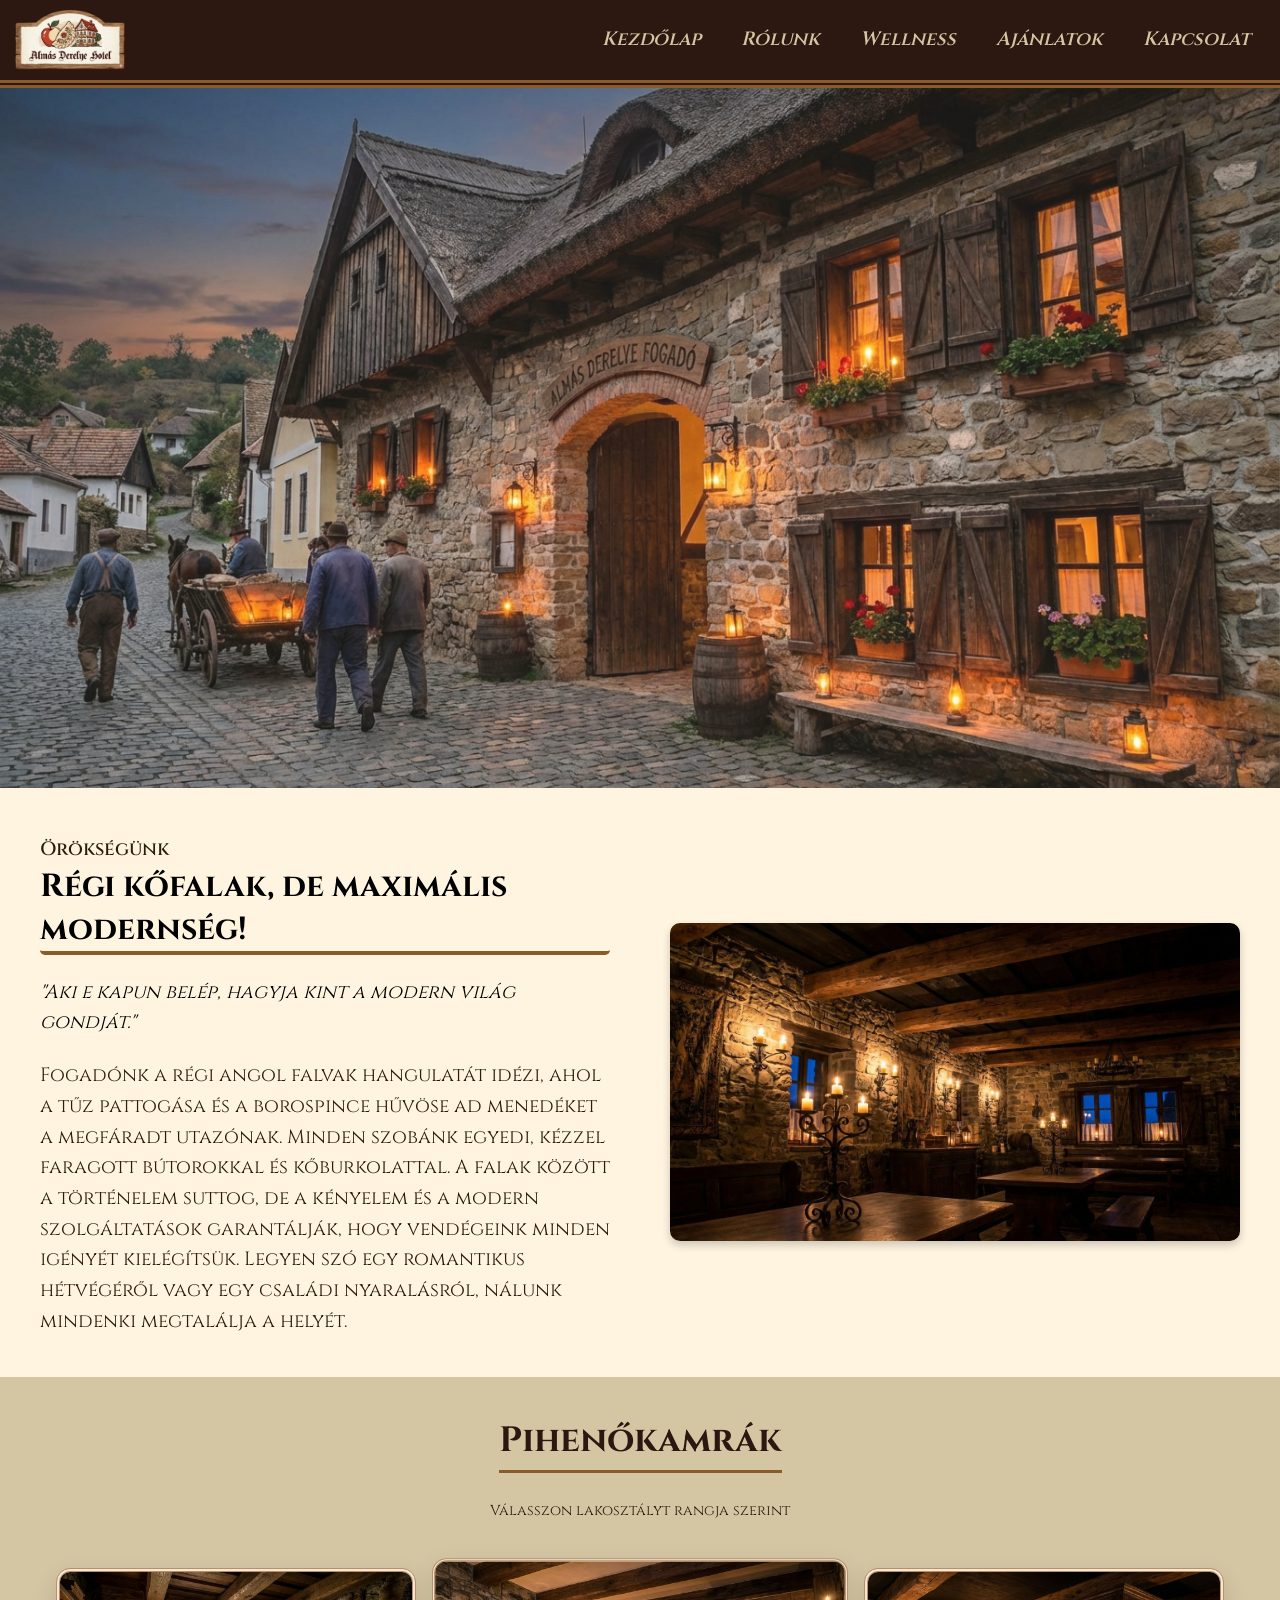
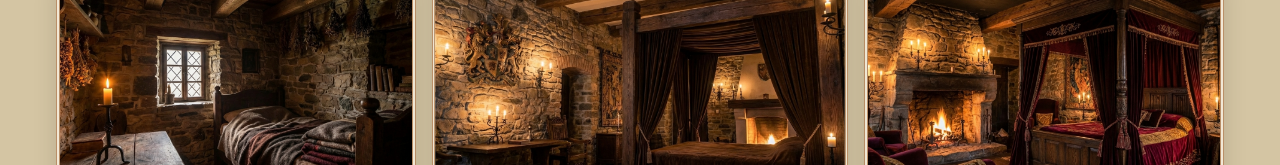
==== index.html @ 0e71c94d "Pages" ====
<!doctype html>
<html lang="hu">
  <head>
    <meta charset="utf-8" />
    <meta http-equiv="refresh" content="0; url=./fooldal.html" />
    <meta name="viewport" content="width=device-width, initial-scale=1" />
    <title>Átirányítás...</title>
  </head>
  <body>
    <p>Ha nem irányít át automatikusan, kattints ide: <a href="./fooldal.html">Főoldal</a></p>
  </body>
</html>
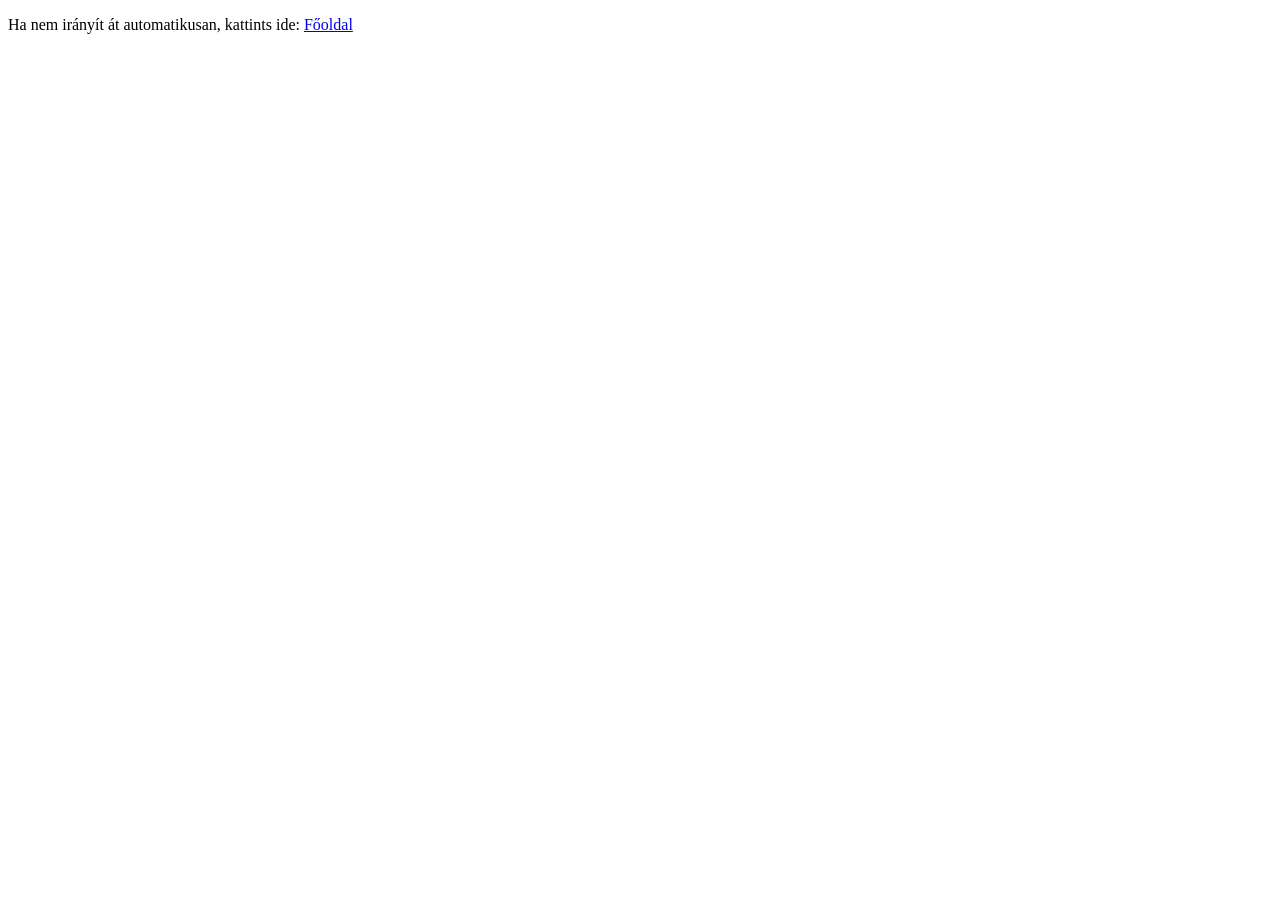
==== commit cce3a0a0: "asd" ====
--- a/index.html
+++ b/index.html
@@ -2,11 +2,10 @@
 <html lang="hu">
   <head>
     <meta charset="utf-8" />
-    <meta http-equiv="refresh" content="0; url=./fooldal.html" />
     <meta name="viewport" content="width=device-width, initial-scale=1" />
     <title>Átirányítás...</title>
   </head>
   <body>
-    <p>Ha nem irányít át automatikusan, kattints ide: <a href="./fooldal.html">Főoldal</a></p>
+    <p>Ha nem irányít át automatikusan, kattints ide: <a href="fooldal.html">Főoldal</a></p>
   </body>
 </html>
